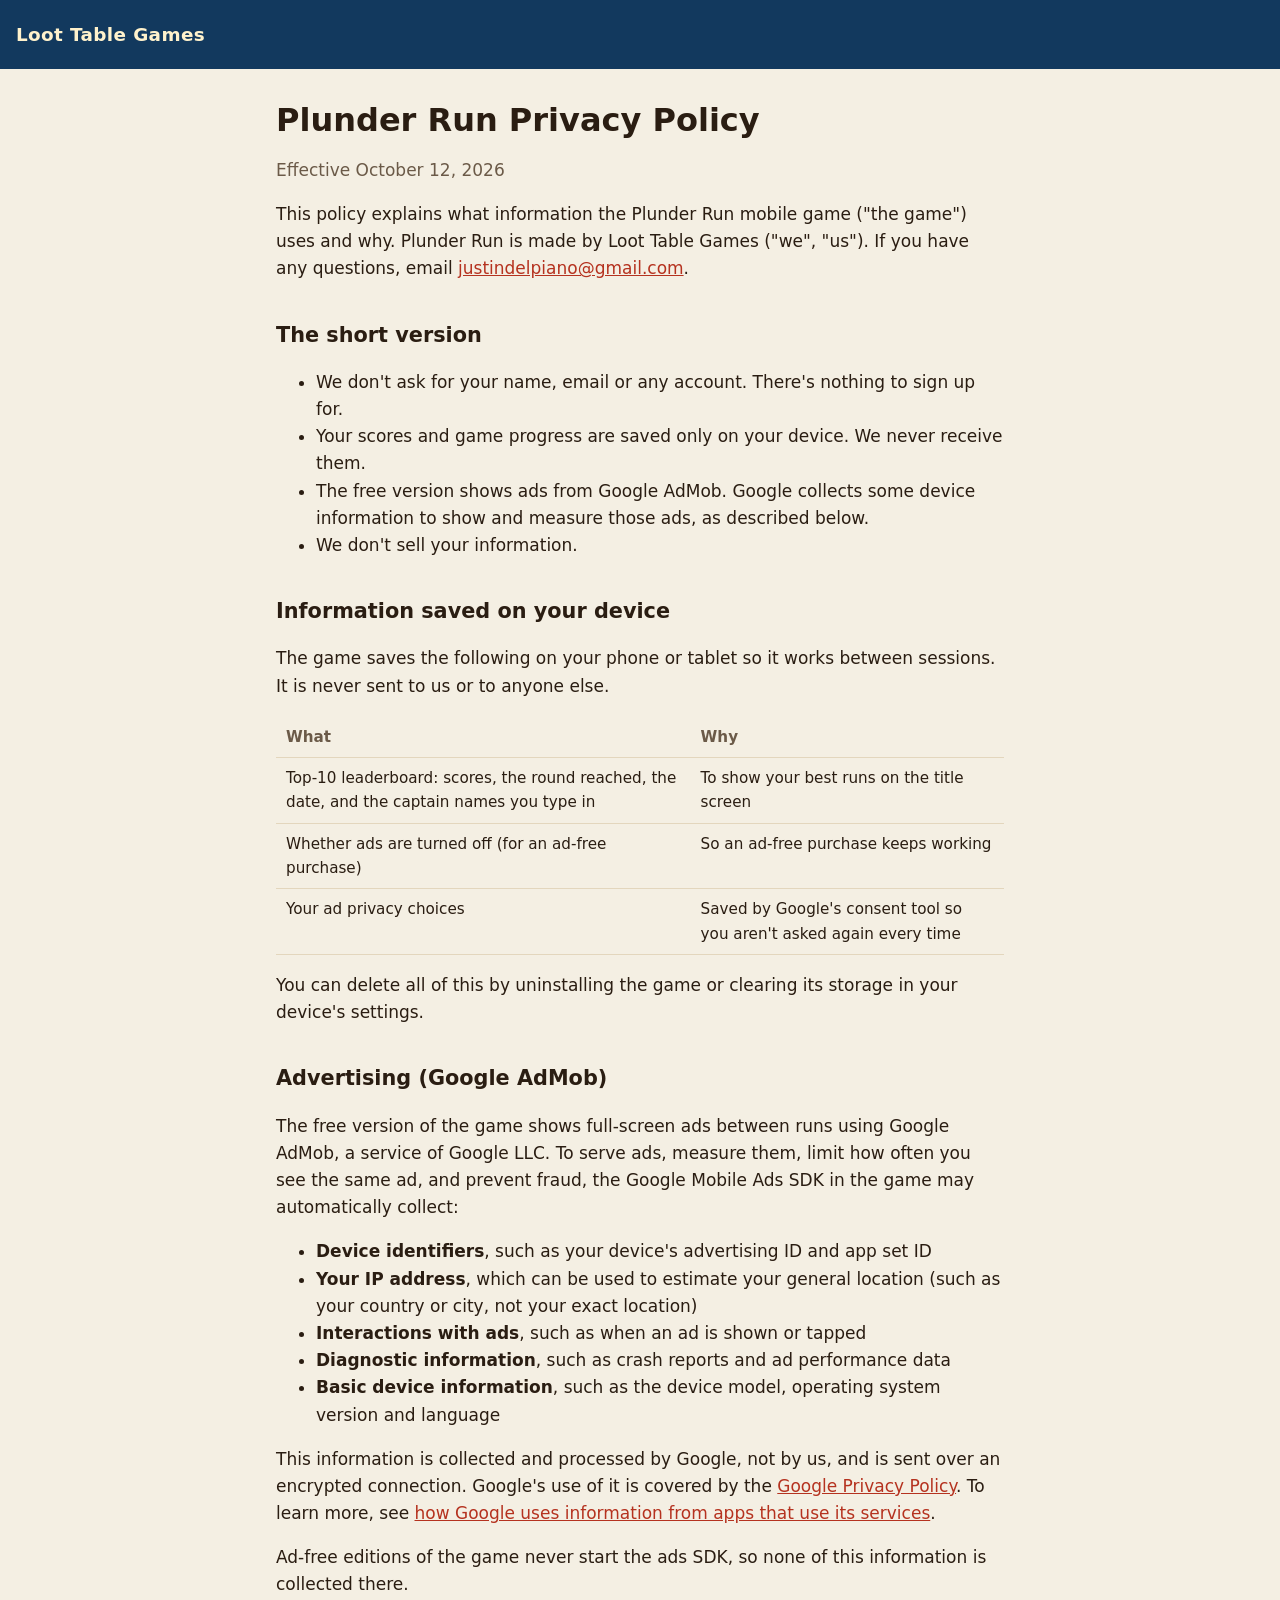
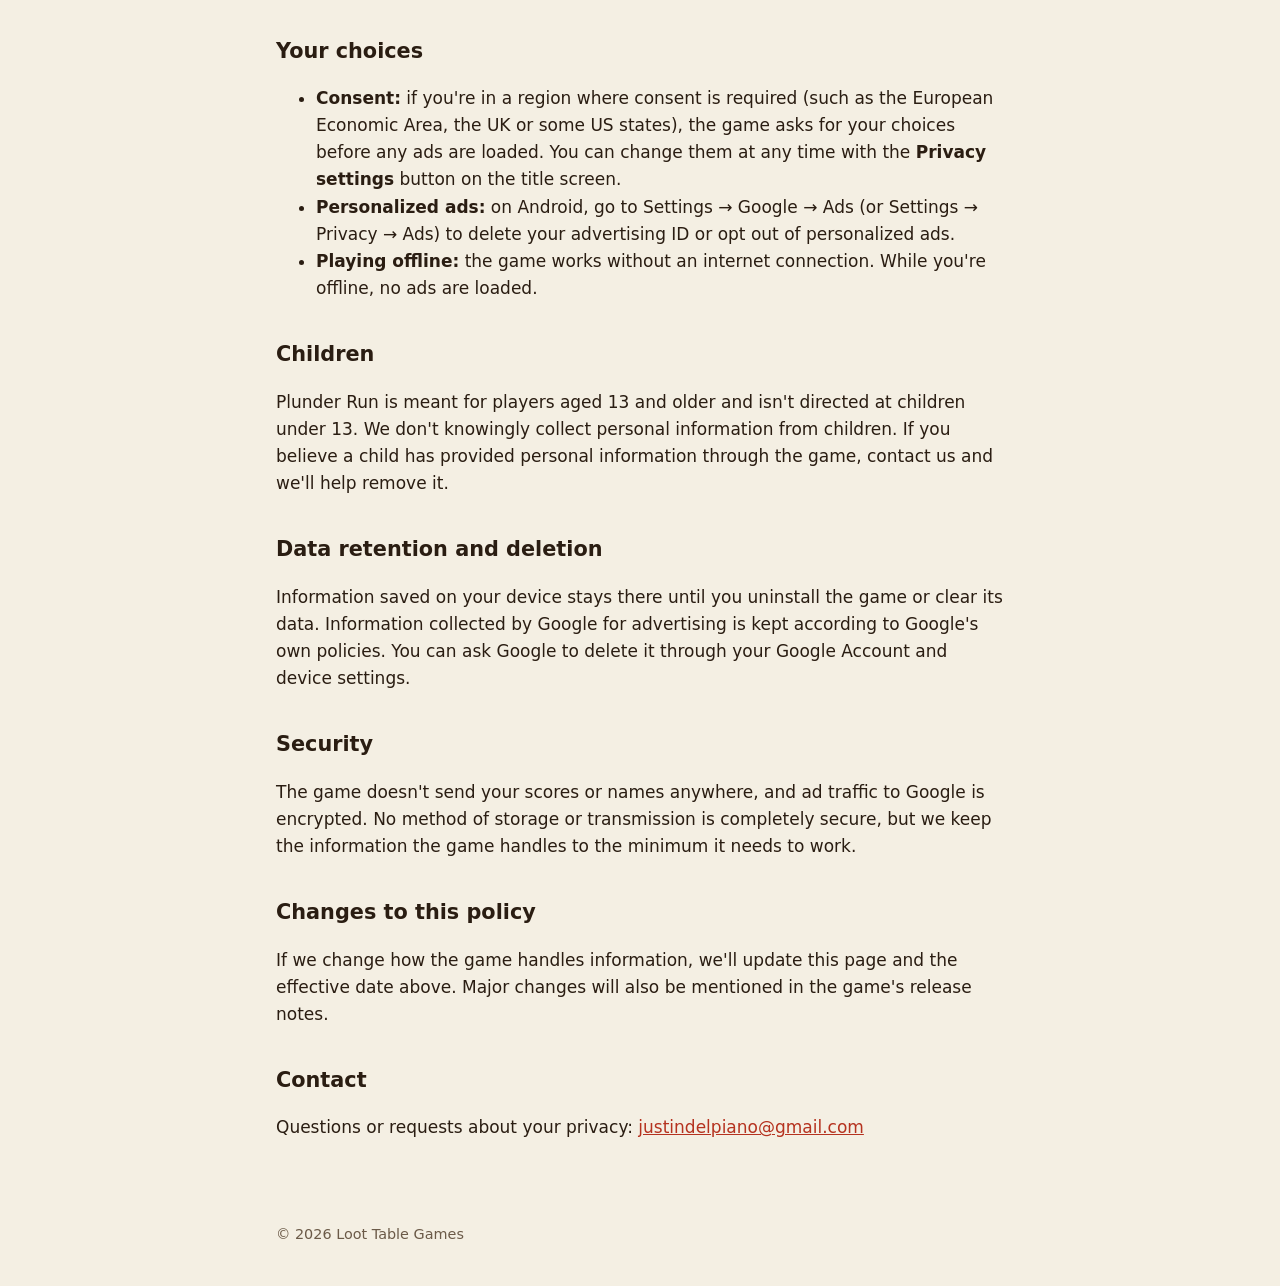
==== plunder-run/privacy/index.html @ 0b69c88f "Loot Table Games site: home page, Plunder Run privacy policy, app-ads.txt Co-Authored-By: Claude Opu" ====
<!doctype html>
<html lang="en">
<head>
  <meta charset="utf-8">
  <meta name="viewport" content="width=device-width, initial-scale=1">
  <title>Plunder Run Privacy Policy</title>
  <meta name="description" content="How the Plunder Run mobile game handles your information.">
  <link rel="icon" href="../icon.png">
  <link rel="stylesheet" href="../../style.css">
</head>
<body>
  <header><a href="../../">Loot Table Games</a></header>
  <main>
    <h1>Plunder Run Privacy Policy</h1>
    <p class="muted">Effective October 12, 2026</p>

    <p>This policy explains what information the Plunder Run mobile game ("the game") uses and why. Plunder Run is made by Loot Table Games ("we", "us"). If you have any questions, email <a href="mailto:justindelpiano@gmail.com">justindelpiano@gmail.com</a>.</p>

    <h2>The short version</h2>
    <ul>
      <li>We don't ask for your name, email or any account. There's nothing to sign up for.</li>
      <li>Your scores and game progress are saved only on your device. We never receive them.</li>
      <li>The free version shows ads from Google AdMob. Google collects some device information to show and measure those ads, as described below.</li>
      <li>We don't sell your information.</li>
    </ul>

    <h2>Information saved on your device</h2>
    <p>The game saves the following on your phone or tablet so it works between sessions. It is never sent to us or to anyone else.</p>
    <table>
      <tr><th>What</th><th>Why</th></tr>
      <tr><td>Top-10 leaderboard: scores, the round reached, the date, and the captain names you type in</td><td>To show your best runs on the title screen</td></tr>
      <tr><td>Whether ads are turned off (for an ad-free purchase)</td><td>So an ad-free purchase keeps working</td></tr>
      <tr><td>Your ad privacy choices</td><td>Saved by Google's consent tool so you aren't asked again every time</td></tr>
    </table>
    <p>You can delete all of this by uninstalling the game or clearing its storage in your device's settings.</p>

    <h2>Advertising (Google AdMob)</h2>
    <p>The free version of the game shows full-screen ads between runs using Google AdMob, a service of Google LLC. To serve ads, measure them, limit how often you see the same ad, and prevent fraud, the Google Mobile Ads SDK in the game may automatically collect:</p>
    <ul>
      <li><strong>Device identifiers</strong>, such as your device's advertising ID and app set ID</li>
      <li><strong>Your IP address</strong>, which can be used to estimate your general location (such as your country or city, not your exact location)</li>
      <li><strong>Interactions with ads</strong>, such as when an ad is shown or tapped</li>
      <li><strong>Diagnostic information</strong>, such as crash reports and ad performance data</li>
      <li><strong>Basic device information</strong>, such as the device model, operating system version and language</li>
    </ul>
    <p>This information is collected and processed by Google, not by us, and is sent over an encrypted connection. Google's use of it is covered by the <a href="https://policies.google.com/privacy">Google Privacy Policy</a>. To learn more, see <a href="https://policies.google.com/technologies/partner-sites">how Google uses information from apps that use its services</a>.</p>
    <p>Ad-free editions of the game never start the ads SDK, so none of this information is collected there.</p>

    <h2>Your choices</h2>
    <ul>
      <li><strong>Consent:</strong> if you're in a region where consent is required (such as the European Economic Area, the UK or some US states), the game asks for your choices before any ads are loaded. You can change them at any time with the <strong>Privacy settings</strong> button on the title screen.</li>
      <li><strong>Personalized ads:</strong> on Android, go to Settings → Google → Ads (or Settings → Privacy → Ads) to delete your advertising ID or opt out of personalized ads.</li>
      <li><strong>Playing offline:</strong> the game works without an internet connection. While you're offline, no ads are loaded.</li>
    </ul>

    <h2>Children</h2>
    <p>Plunder Run is meant for players aged 13 and older and isn't directed at children under 13. We don't knowingly collect personal information from children. If you believe a child has provided personal information through the game, contact us and we'll help remove it.</p>

    <h2>Data retention and deletion</h2>
    <p>Information saved on your device stays there until you uninstall the game or clear its data. Information collected by Google for advertising is kept according to Google's own policies. You can ask Google to delete it through your Google Account and device settings.</p>

    <h2>Security</h2>
    <p>The game doesn't send your scores or names anywhere, and ad traffic to Google is encrypted. No method of storage or transmission is completely secure, but we keep the information the game handles to the minimum it needs to work.</p>

    <h2>Changes to this policy</h2>
    <p>If we change how the game handles information, we'll update this page and the effective date above. Major changes will also be mentioned in the game's release notes.</p>

    <h2>Contact</h2>
    <p>Questions or requests about your privacy: <a href="mailto:justindelpiano@gmail.com">justindelpiano@gmail.com</a></p>
  </main>
  <footer>© 2026 Loot Table Games</footer>
</body>
</html>
---- style.css ----
:root {
  --bg: #f4efe3;
  --surface: #fffaf0;
  --text: #2a1d12;
  --muted: #6b5a48;
  --accent: #b5321f;
  --gold: #c99a2e;
  --border: #e3d6bd;
  --hero: #12395e;
  --hero-text: #fff2cc;
}

@media (prefers-color-scheme: dark) {
  :root {
    --bg: #0d1b2a;
    --surface: #132a40;
    --text: #ece4d4;
    --muted: #a9b4c0;
    --accent: #f07a62;
    --gold: #ffd56b;
    --border: #23405c;
    --hero: #081422;
    --hero-text: #ffdb6b;
  }
}

* { box-sizing: border-box; }

body {
  margin: 0;
  background: var(--bg);
  color: var(--text);
  font: 17px/1.6 system-ui, -apple-system, "Segoe UI", Roboto, sans-serif;
}

a { color: var(--accent); }

header {
  background: var(--hero);
  color: var(--hero-text);
  padding: 20px 16px;
}

header a {
  color: var(--hero-text);
  font-weight: 700;
  font-size: 1.15rem;
  text-decoration: none;
  letter-spacing: 0.02em;
}

main {
  max-width: 760px;
  margin: 0 auto;
  padding: 32px 16px 64px;
}

h1 { font-size: 2rem; line-height: 1.2; margin: 0 0 8px; }
h2 { font-size: 1.3rem; margin: 36px 0 8px; }
h3 { font-size: 1.05rem; margin: 20px 0 4px; }

.muted { color: var(--muted); }

.card {
  display: flex;
  gap: 20px;
  align-items: center;
  background: var(--surface);
  border: 1px solid var(--border);
  border-radius: 16px;
  padding: 20px;
  margin-top: 24px;
}

.card img {
  width: 112px;
  height: 112px;
  border-radius: 24px;
  flex: none;
}

.card h2 { margin: 0 0 4px; }
.card p { margin: 0 0 8px; }

.links a { margin-right: 16px; }

table {
  width: 100%;
  border-collapse: collapse;
  margin: 12px 0;
  font-size: 0.95rem;
}

th, td {
  text-align: left;
  vertical-align: top;
  padding: 8px 10px;
  border-bottom: 1px solid var(--border);
}

th { color: var(--muted); font-weight: 600; }

footer {
  max-width: 760px;
  margin: 0 auto;
  padding: 0 16px 40px;
  color: var(--muted);
  font-size: 0.9rem;
}

@media (max-width: 520px) {
  .card { flex-direction: column; text-align: center; }
  .links a { display: inline-block; margin: 4px 8px; }
  table { font-size: 0.88rem; }
}
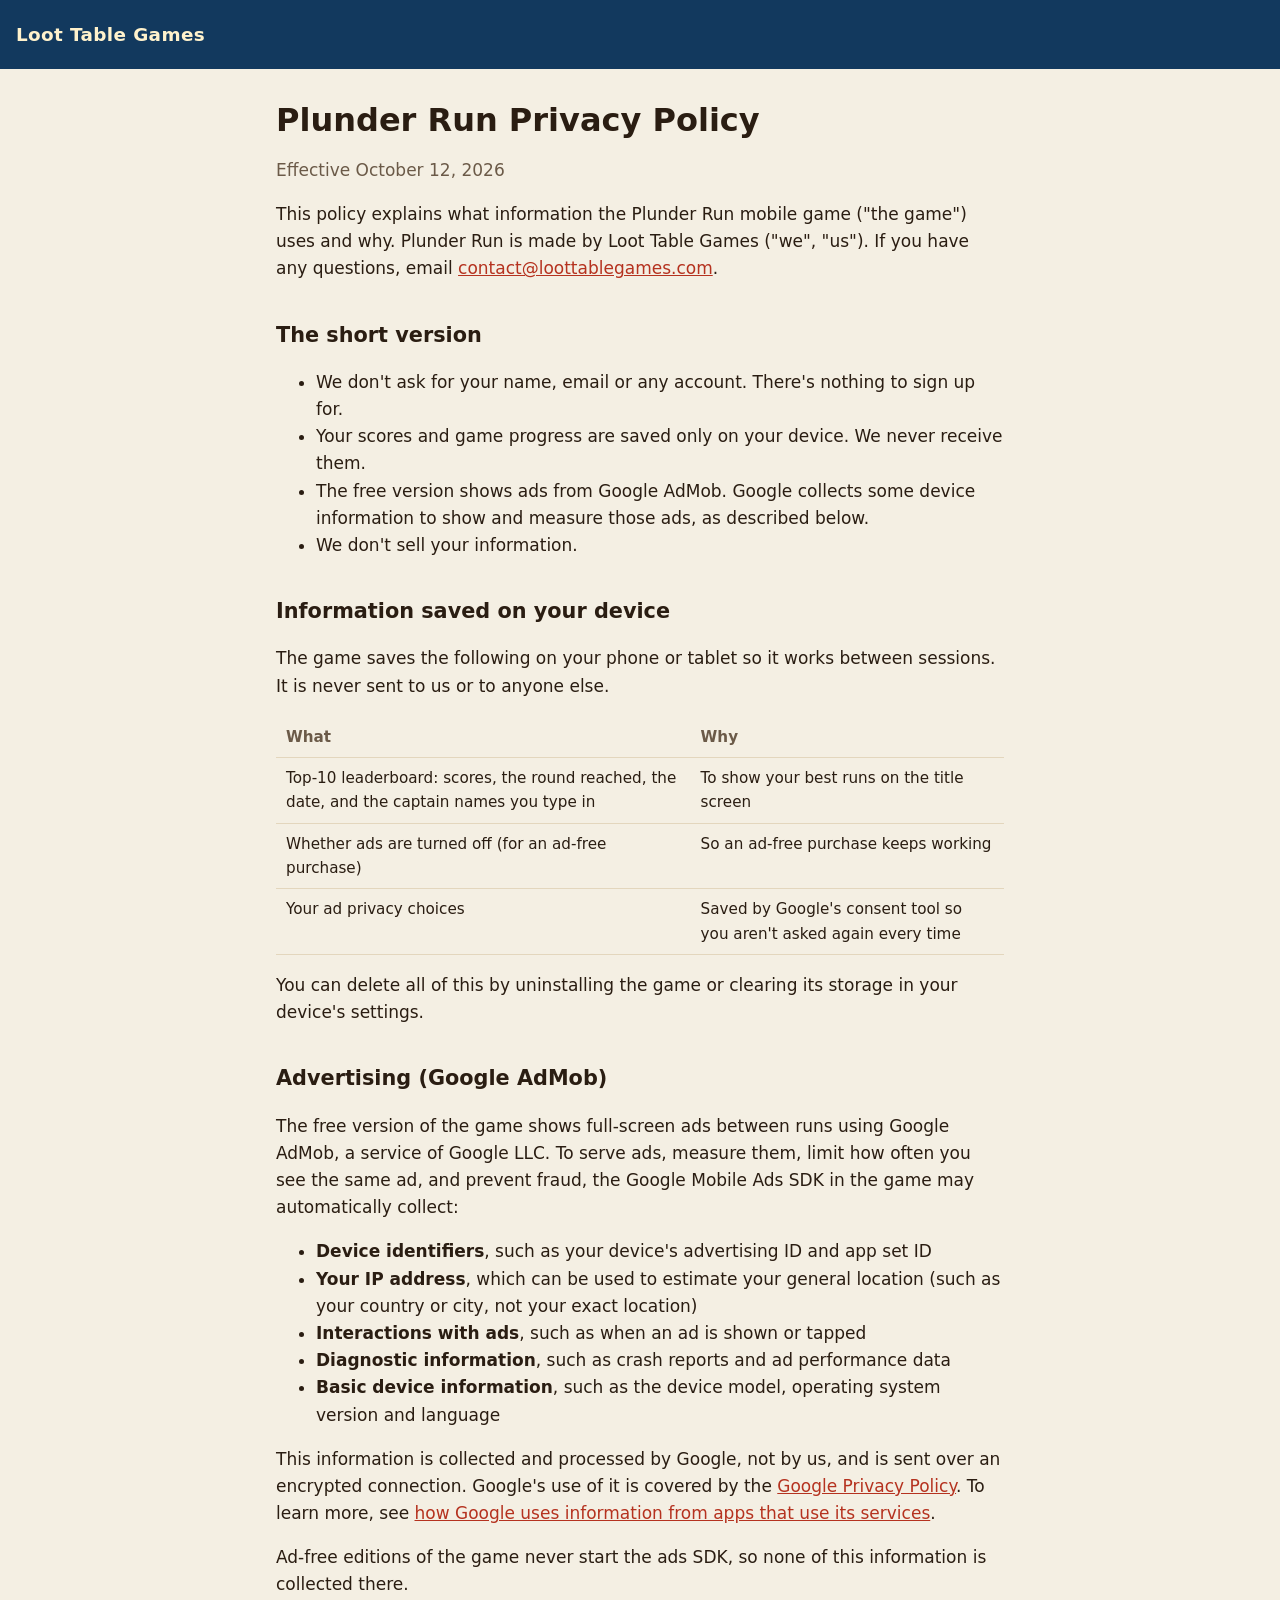
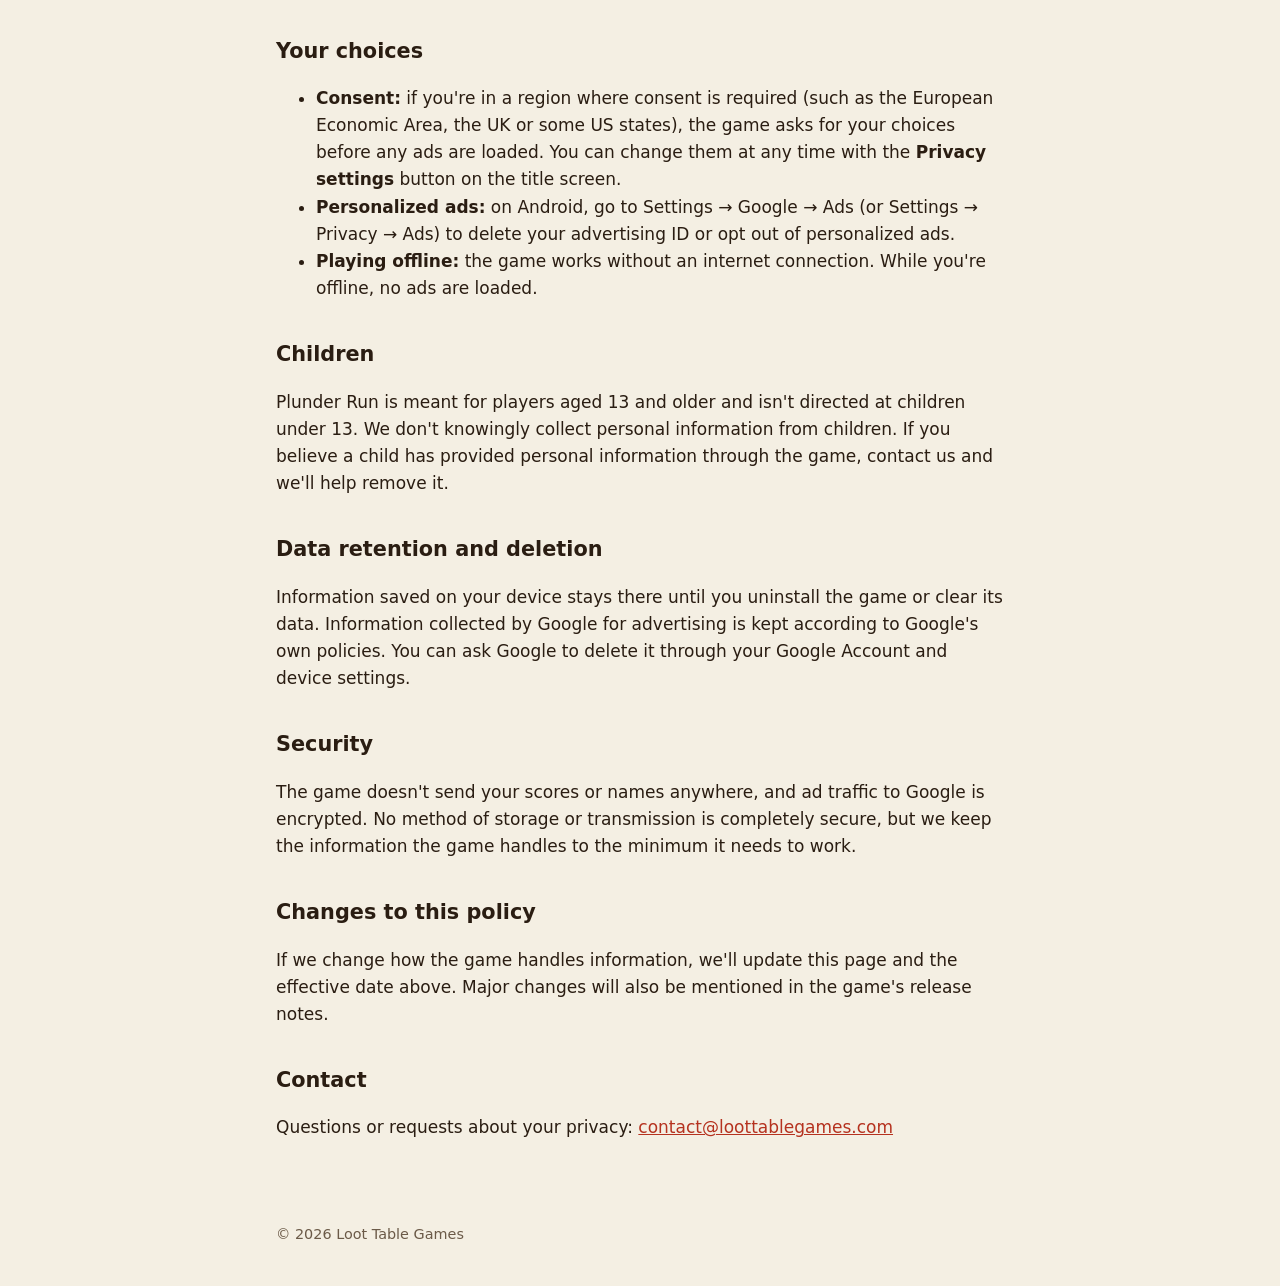
==== commit b7e3c490: "Use contact@loottablegames.com instead of a personal address Co-Authored-By: Claude Opus 5.5 <norepl" ====
--- a/plunder-run/privacy/index.html
+++ b/plunder-run/privacy/index.html
@@ -14,7 +14,7 @@
     <h1>Plunder Run Privacy Policy</h1>
     <p class="muted">Effective October 12, 2026</p>
 
-    <p>This policy explains what information the Plunder Run mobile game ("the game") uses and why. Plunder Run is made by Loot Table Games ("we", "us"). If you have any questions, email <a href="mailto:justindelpiano@gmail.com">justindelpiano@gmail.com</a>.</p>
+    <p>This policy explains what information the Plunder Run mobile game ("the game") uses and why. Plunder Run is made by Loot Table Games ("we", "us"). If you have any questions, email <a href="mailto:contact@loottablegames.com">contact@loottablegames.com</a>.</p>
 
     <h2>The short version</h2>
     <ul>
@@ -66,7 +66,7 @@
     <p>If we change how the game handles information, we'll update this page and the effective date above. Major changes will also be mentioned in the game's release notes.</p>
 
     <h2>Contact</h2>
-    <p>Questions or requests about your privacy: <a href="mailto:justindelpiano@gmail.com">justindelpiano@gmail.com</a></p>
+    <p>Questions or requests about your privacy: <a href="mailto:contact@loottablegames.com">contact@loottablegames.com</a></p>
   </main>
   <footer>© 2026 Loot Table Games</footer>
 </body>
